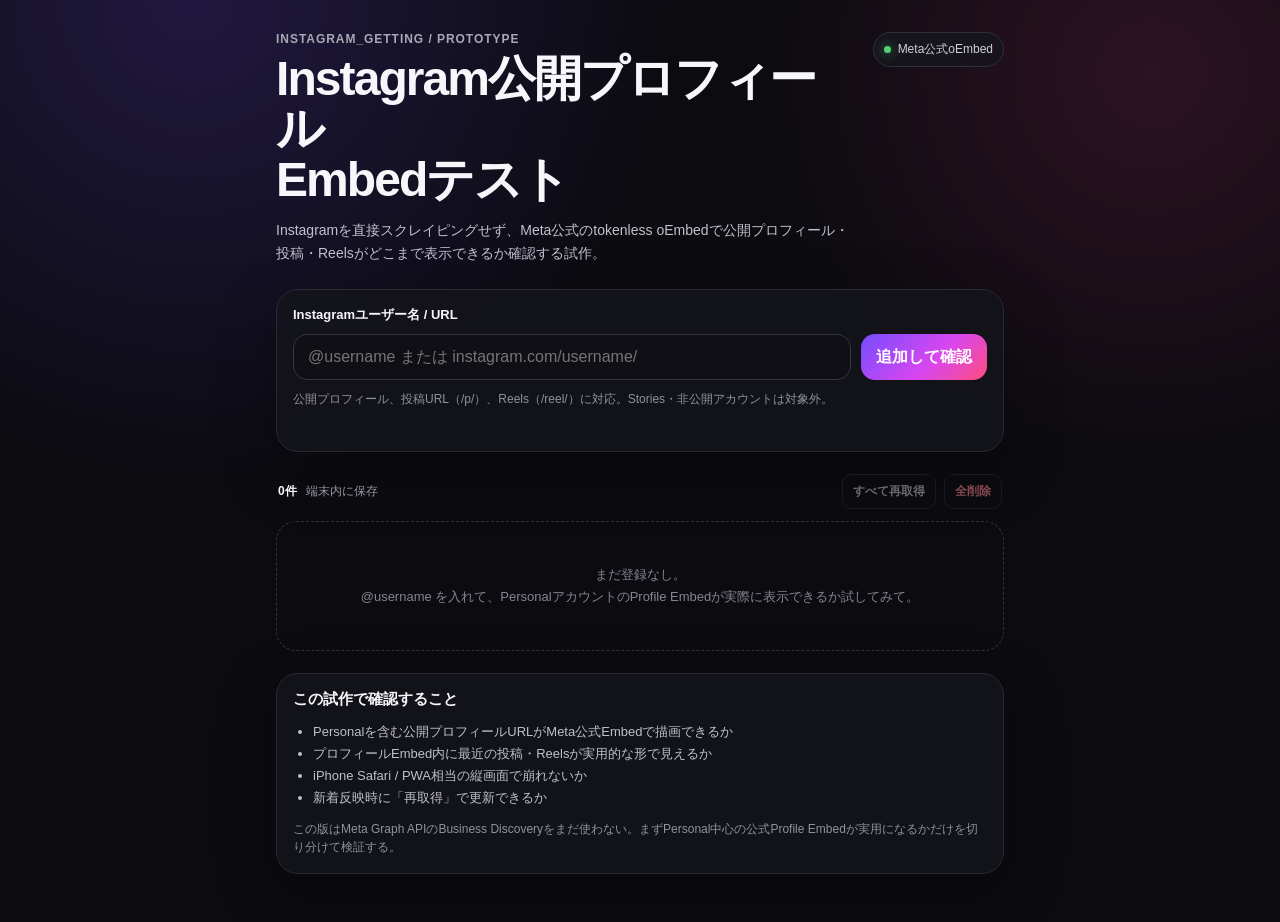
==== index.html @ 8d3c4c3a "Add Instagram tokenless oEmbed prototype" ====
<!doctype html>
<html lang="ja">
<head>
  <meta charset="utf-8" />
  <meta name="viewport" content="width=device-width,initial-scale=1,viewport-fit=cover" />
  <meta name="theme-color" content="#0b0b10" />
  <title>Instagram Embed Lab</title>
  <link rel="stylesheet" href="/styles.css" />
</head>
<body>
  <main class="shell">
    <header class="hero">
      <div>
        <p class="eyebrow">Instagram_getting / prototype</p>
        <h1>Instagram公開プロフィール<br />Embedテスト</h1>
        <p class="lead">Instagramを直接スクレイピングせず、Meta公式のtokenless oEmbedで公開プロフィール・投稿・Reelsがどこまで表示できるか確認する試作。</p>
      </div>
      <div class="status-pill"><span></span> Meta公式oEmbed</div>
    </header>

    <section class="panel add-panel">
      <label for="target">Instagramユーザー名 / URL</label>
      <div class="input-row">
        <input id="target" autocomplete="off" autocapitalize="off" spellcheck="false" placeholder="@username または instagram.com/username/" />
        <button id="addButton" type="button">追加して確認</button>
      </div>
      <p class="hint">公開プロフィール、投稿URL（/p/）、Reels（/reel/）に対応。Stories・非公開アカウントは対象外。</p>
      <div id="globalMessage" class="global-message" aria-live="polite"></div>
    </section>

    <section class="toolbar">
      <div>
        <strong id="countLabel">0件</strong>
        <span>端末内に保存</span>
      </div>
      <div class="toolbar-actions">
        <button id="refreshAllButton" class="ghost" type="button">すべて再取得</button>
        <button id="clearButton" class="ghost danger" type="button">全削除</button>
      </div>
    </section>

    <section id="cards" class="cards" aria-live="polite"></section>

    <section class="panel info-panel">
      <h2>この試作で確認すること</h2>
      <ul>
        <li>Personalを含む公開プロフィールURLがMeta公式Embedで描画できるか</li>
        <li>プロフィールEmbed内に最近の投稿・Reelsが実用的な形で見えるか</li>
        <li>iPhone Safari / PWA相当の縦画面で崩れないか</li>
        <li>新着反映時に「再取得」で更新できるか</li>
      </ul>
      <p class="small">この版はMeta Graph APIのBusiness Discoveryをまだ使わない。まずPersonal中心の公式Profile Embedが実用になるかだけを切り分けて検証する。</p>
    </section>
  </main>

  <script src="/app.js" defer></script>
</body>
</html>
---- styles.css ----
:root {
  color-scheme: dark;
  font-family: -apple-system, BlinkMacSystemFont, "SF Pro Text", "Segoe UI", sans-serif;
  background: #0b0b10;
  color: #f7f7fb;
}

* { box-sizing: border-box; }

body {
  margin: 0;
  min-height: 100vh;
  background:
    radial-gradient(circle at 15% 0%, rgba(120, 76, 255, .2), transparent 34%),
    radial-gradient(circle at 90% 8%, rgba(255, 61, 137, .14), transparent 28%),
    #0b0b10;
}

button, input { font: inherit; }
button { cursor: pointer; }

.shell {
  width: min(760px, 100%);
  margin: 0 auto;
  padding: max(24px, env(safe-area-inset-top)) 16px max(48px, env(safe-area-inset-bottom));
}

.hero {
  display: flex;
  gap: 20px;
  align-items: flex-start;
  justify-content: space-between;
  margin: 8px 0 24px;
}

.eyebrow {
  margin: 0 0 8px;
  color: #a8a8b6;
  font-size: 12px;
  font-weight: 700;
  letter-spacing: .08em;
  text-transform: uppercase;
}

h1 {
  margin: 0;
  font-size: clamp(30px, 7vw, 48px);
  line-height: 1.05;
  letter-spacing: -.04em;
}

.lead {
  max-width: 600px;
  margin: 14px 0 0;
  color: #c2c2ce;
  line-height: 1.65;
  font-size: 14px;
}

.status-pill {
  flex: 0 0 auto;
  display: flex;
  align-items: center;
  gap: 7px;
  padding: 8px 10px;
  border: 1px solid #30303b;
  border-radius: 999px;
  color: #cfcfd8;
  font-size: 12px;
  background: rgba(22,22,29,.8);
}
.status-pill span {
  width: 7px;
  height: 7px;
  border-radius: 50%;
  background: #52d273;
  box-shadow: 0 0 12px rgba(82,210,115,.8);
}

.panel {
  border: 1px solid #292933;
  background: rgba(20,20,27,.86);
  backdrop-filter: blur(18px);
  border-radius: 22px;
  padding: 16px;
  box-shadow: 0 18px 60px rgba(0,0,0,.25);
}

.add-panel label {
  display: block;
  margin-bottom: 10px;
  font-size: 13px;
  font-weight: 700;
}

.input-row {
  display: grid;
  grid-template-columns: 1fr auto;
  gap: 10px;
}

input {
  width: 100%;
  min-width: 0;
  border: 1px solid #353541;
  border-radius: 14px;
  padding: 13px 14px;
  outline: none;
  color: #fff;
  background: #0f0f15;
}
input:focus { border-color: #7b61ff; box-shadow: 0 0 0 3px rgba(123,97,255,.15); }

button {
  border: 0;
  border-radius: 14px;
  padding: 12px 15px;
  color: #fff;
  font-weight: 750;
  background: linear-gradient(135deg, #754dff, #d946ef 58%, #ff4d7d);
}
button:disabled { opacity: .5; cursor: default; }

.hint, .small {
  margin: 10px 0 0;
  color: #9191a0;
  font-size: 12px;
  line-height: 1.55;
}

.global-message { min-height: 18px; margin-top: 8px; color: #ff9ea9; font-size: 12px; }

.toolbar {
  display: flex;
  align-items: center;
  justify-content: space-between;
  gap: 12px;
  margin: 22px 2px 12px;
  color: #9e9eaa;
  font-size: 12px;
}
.toolbar strong { color: #fff; margin-right: 6px; }
.toolbar-actions { display: flex; gap: 8px; }
.ghost {
  padding: 8px 10px;
  border: 1px solid #2c2c36;
  border-radius: 10px;
  background: transparent;
  color: #c5c5ce;
  font-size: 12px;
}
.ghost.danger { color: #ff8794; }

.cards { display: grid; gap: 14px; }

.card {
  overflow: hidden;
  border: 1px solid #292933;
  border-radius: 22px;
  background: #14141b;
}

.card-head {
  display: flex;
  align-items: center;
  justify-content: space-between;
  gap: 10px;
  padding: 13px 14px;
  border-bottom: 1px solid #24242d;
}
.card-title { min-width: 0; }
.card-title strong { display: block; overflow: hidden; text-overflow: ellipsis; white-space: nowrap; font-size: 14px; }
.card-title span { display: block; margin-top: 3px; color: #888896; font-size: 11px; }
.card-actions { display: flex; gap: 6px; }
.card-actions button { padding: 7px 9px; border: 1px solid #30303a; border-radius: 9px; background: #1c1c24; font-size: 11px; }
.card-actions .remove { color: #ff8d99; }

.embed-wrap {
  min-height: 180px;
  padding: 12px;
  background: #fff;
  color: #111;
}
.embed-wrap blockquote.instagram-media { margin: 0 auto !important; min-width: 0 !important; width: 100% !important; max-width: 540px !important; }
.embed-wrap iframe { max-width: 100% !important; }

.loading, .embed-error {
  display: grid;
  place-items: center;
  min-height: 190px;
  padding: 24px;
  text-align: center;
}
.loading { color: #777; }
.embed-error { background: #181820; color: #ff9ba6; }
.embed-error p { margin: 0; line-height: 1.6; font-size: 13px; }

.diag {
  display: grid;
  grid-template-columns: repeat(3, 1fr);
  gap: 1px;
  border-top: 1px solid #24242d;
  background: #24242d;
}
.diag div { padding: 9px 10px; background: #111118; }
.diag span { display: block; color: #777785; font-size: 10px; }
.diag strong { display: block; margin-top: 3px; font-size: 11px; font-weight: 650; }

.empty {
  padding: 42px 20px;
  border: 1px dashed #32323d;
  border-radius: 20px;
  text-align: center;
  color: #858593;
  line-height: 1.7;
  font-size: 13px;
}

.info-panel { margin-top: 22px; }
.info-panel h2 { margin: 0; font-size: 15px; }
.info-panel ul { margin: 12px 0 0; padding-left: 20px; color: #c0c0ca; line-height: 1.7; font-size: 13px; }

@media (max-width: 620px) {
  .hero { display: block; }
  .status-pill { display: inline-flex; margin-top: 14px; }
  .input-row { grid-template-columns: 1fr; }
  .toolbar { align-items: flex-end; }
  .toolbar-actions { flex-wrap: wrap; justify-content: flex-end; }
}
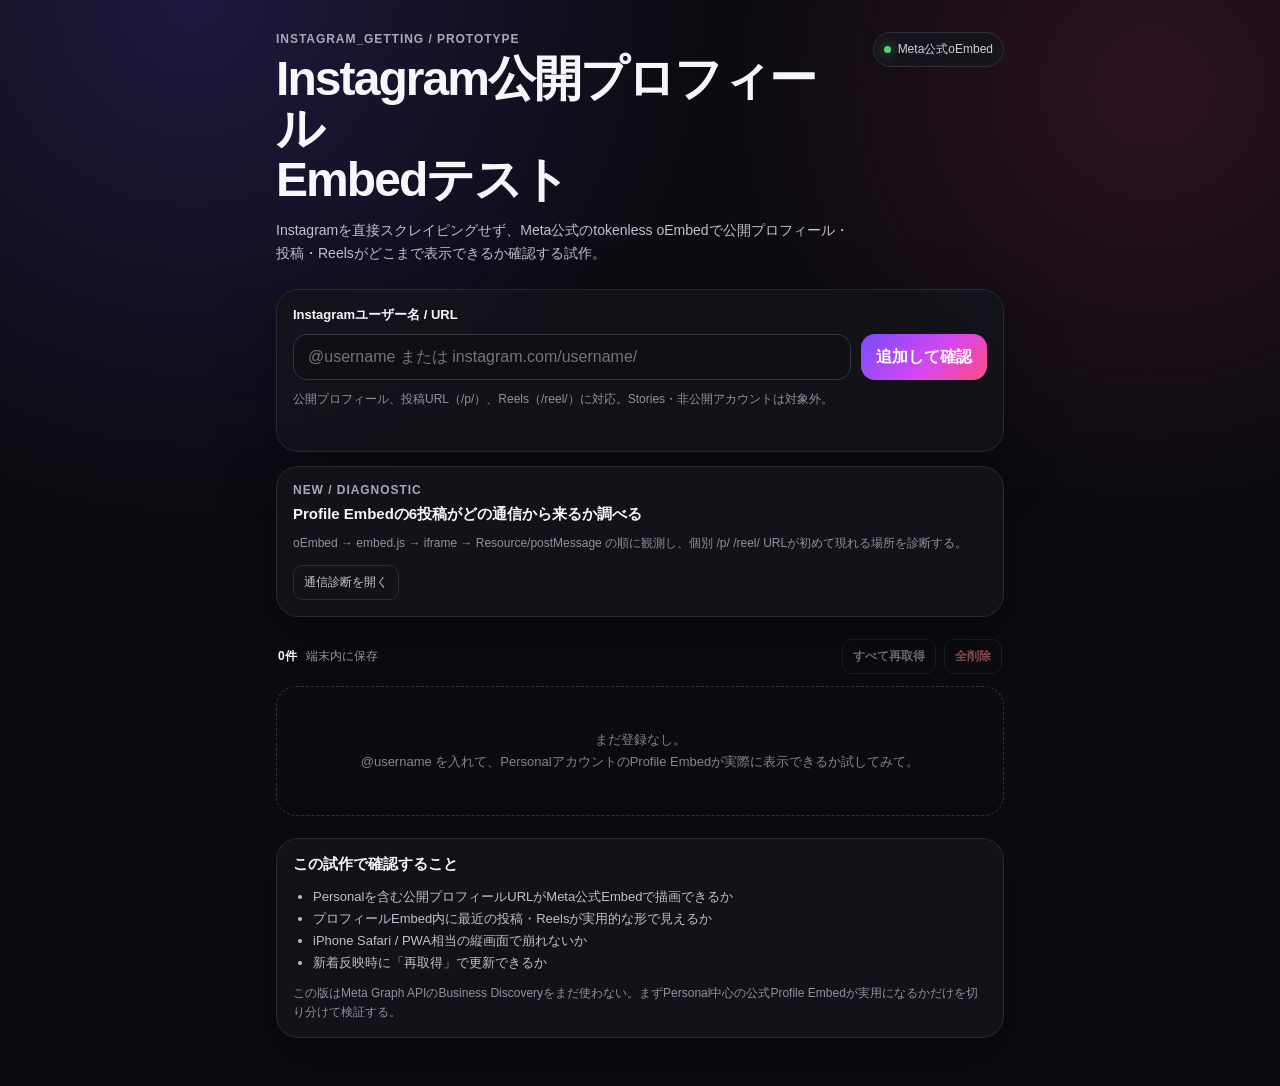
==== commit 320d97ac: "Add Profile Embed network diagnostic prototype" ====
--- a/index.html
+++ b/index.html
@@ -28,6 +28,15 @@
       <div id="globalMessage" class="global-message" aria-live="polite"></div>
     </section>
 
+    <section class="panel diagnostic-entry" style="margin-top:14px">
+      <div>
+        <p class="eyebrow">NEW / diagnostic</p>
+        <h2 style="margin:0;font-size:15px">Profile Embedの6投稿がどの通信から来るか調べる</h2>
+        <p class="small">oEmbed → embed.js → iframe → Resource/postMessage の順に観測し、個別 /p/ /reel/ URLが初めて現れる場所を診断する。</p>
+      </div>
+      <a class="ghost" style="display:inline-block;margin-top:12px;text-decoration:none" href="/diagnostic.html">通信診断を開く</a>
+    </section>
+
     <section class="toolbar">
       <div>
         <strong id="countLabel">0件</strong>
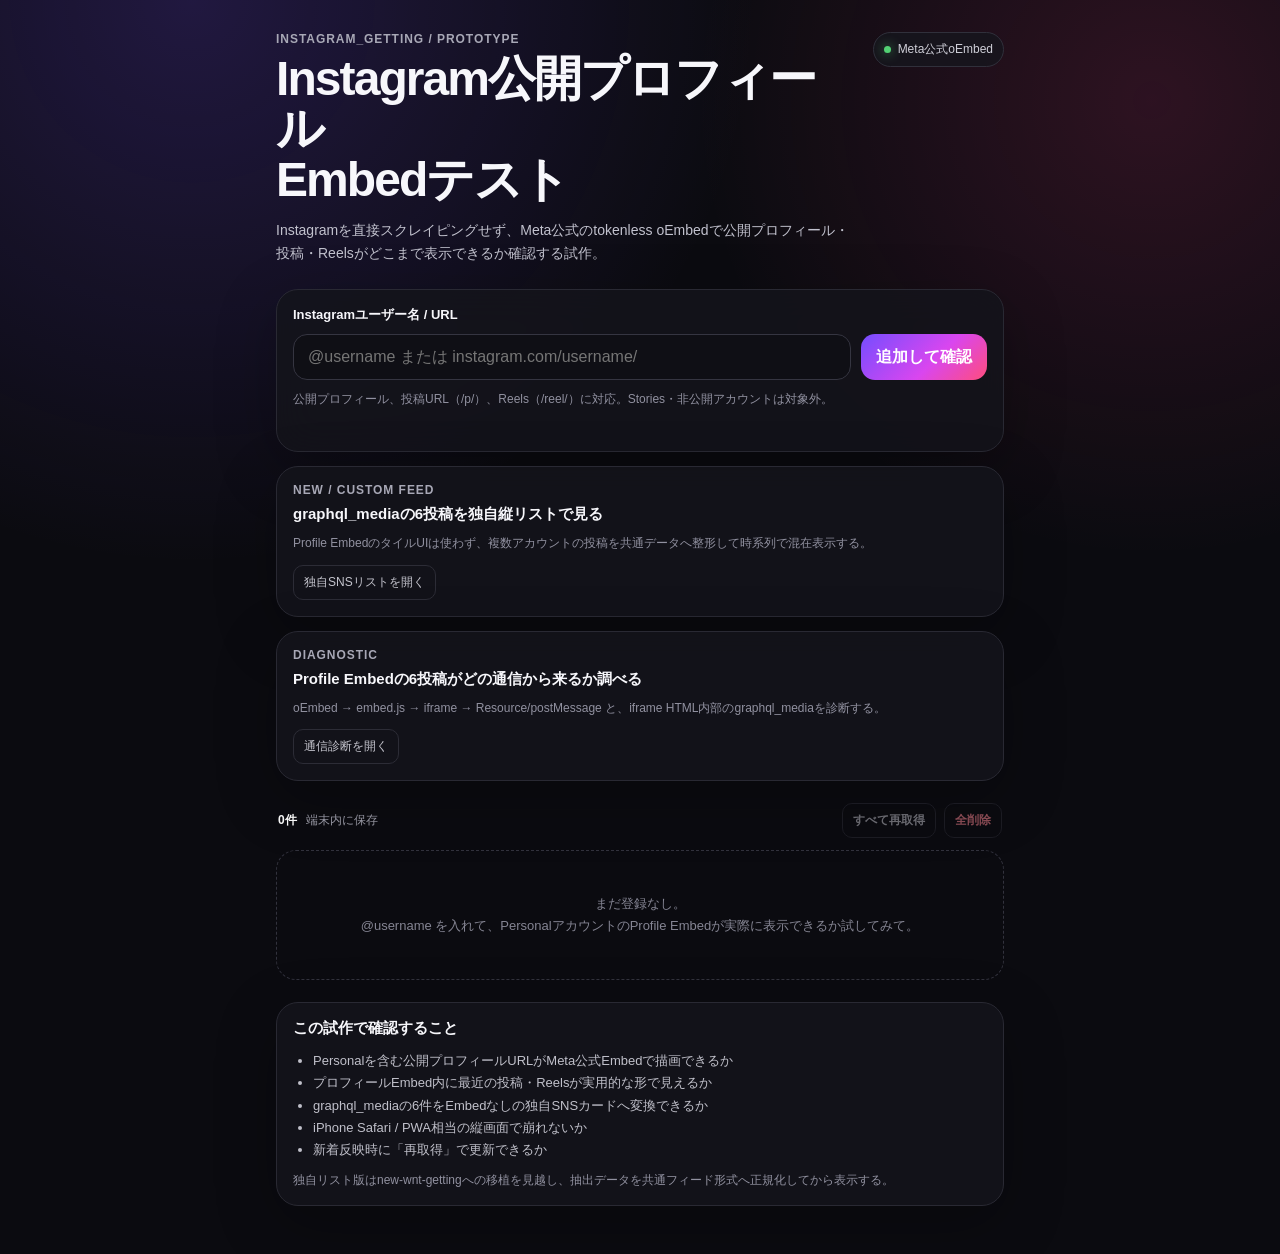
==== commit ff96e5e5: "Add reusable custom Instagram vertical feed prototype" ====
--- a/index.html
+++ b/index.html
@@ -30,9 +30,18 @@
 
     <section class="panel diagnostic-entry" style="margin-top:14px">
       <div>
-        <p class="eyebrow">NEW / diagnostic</p>
+        <p class="eyebrow">NEW / custom feed</p>
+        <h2 style="margin:0;font-size:15px">graphql_mediaの6投稿を独自縦リストで見る</h2>
+        <p class="small">Profile EmbedのタイルUIは使わず、複数アカウントの投稿を共通データへ整形して時系列で混在表示する。</p>
+      </div>
+      <a class="ghost" style="display:inline-block;margin-top:12px;text-decoration:none" href="/feed.html">独自SNSリストを開く</a>
+    </section>
+
+    <section class="panel diagnostic-entry" style="margin-top:14px">
+      <div>
+        <p class="eyebrow">diagnostic</p>
         <h2 style="margin:0;font-size:15px">Profile Embedの6投稿がどの通信から来るか調べる</h2>
-        <p class="small">oEmbed → embed.js → iframe → Resource/postMessage の順に観測し、個別 /p/ /reel/ URLが初めて現れる場所を診断する。</p>
+        <p class="small">oEmbed → embed.js → iframe → Resource/postMessage と、iframe HTML内部のgraphql_mediaを診断する。</p>
       </div>
       <a class="ghost" style="display:inline-block;margin-top:12px;text-decoration:none" href="/diagnostic.html">通信診断を開く</a>
     </section>
@@ -55,10 +64,11 @@
       <ul>
         <li>Personalを含む公開プロフィールURLがMeta公式Embedで描画できるか</li>
         <li>プロフィールEmbed内に最近の投稿・Reelsが実用的な形で見えるか</li>
+        <li>graphql_mediaの6件をEmbedなしの独自SNSカードへ変換できるか</li>
         <li>iPhone Safari / PWA相当の縦画面で崩れないか</li>
         <li>新着反映時に「再取得」で更新できるか</li>
       </ul>
-      <p class="small">この版はMeta Graph APIのBusiness Discoveryをまだ使わない。まずPersonal中心の公式Profile Embedが実用になるかだけを切り分けて検証する。</p>
+      <p class="small">独自リスト版はnew-wnt-gettingへの移植を見越し、抽出データを共通フィード形式へ正規化してから表示する。</p>
     </section>
   </main>
 
